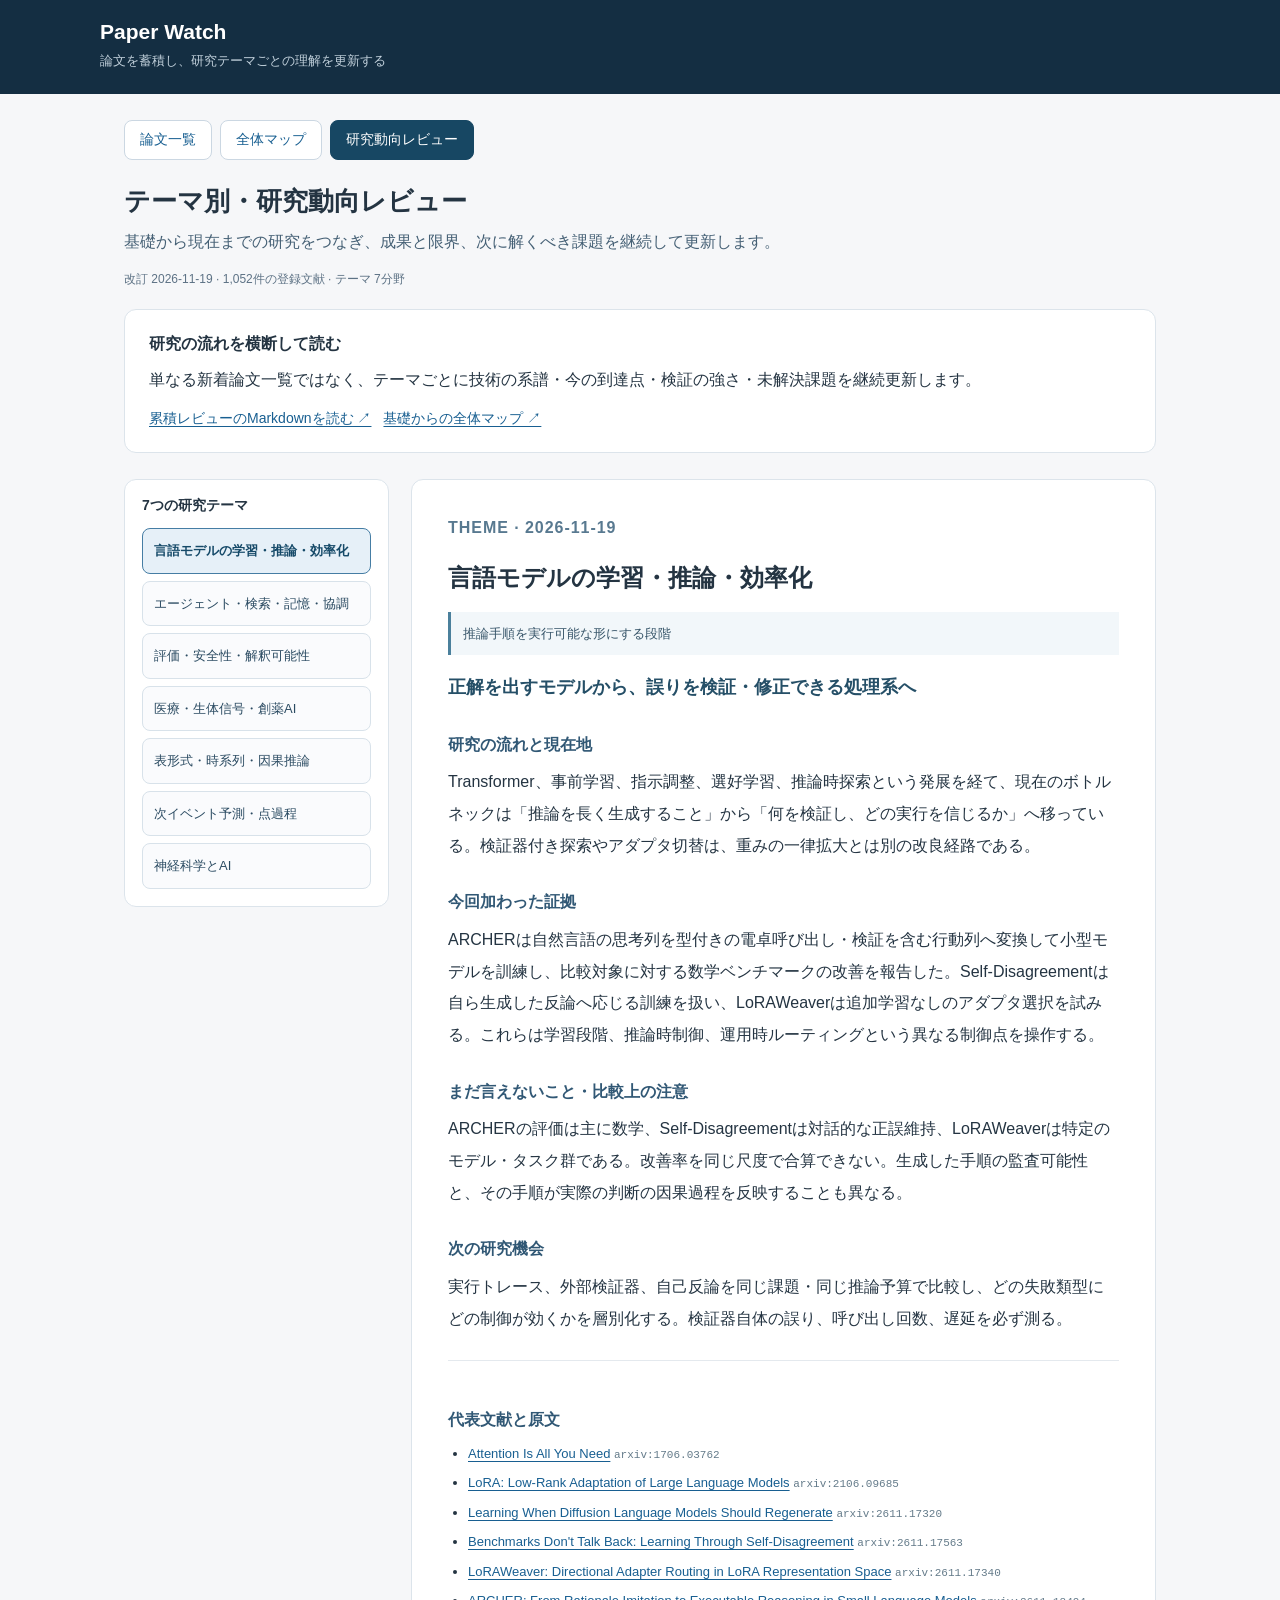
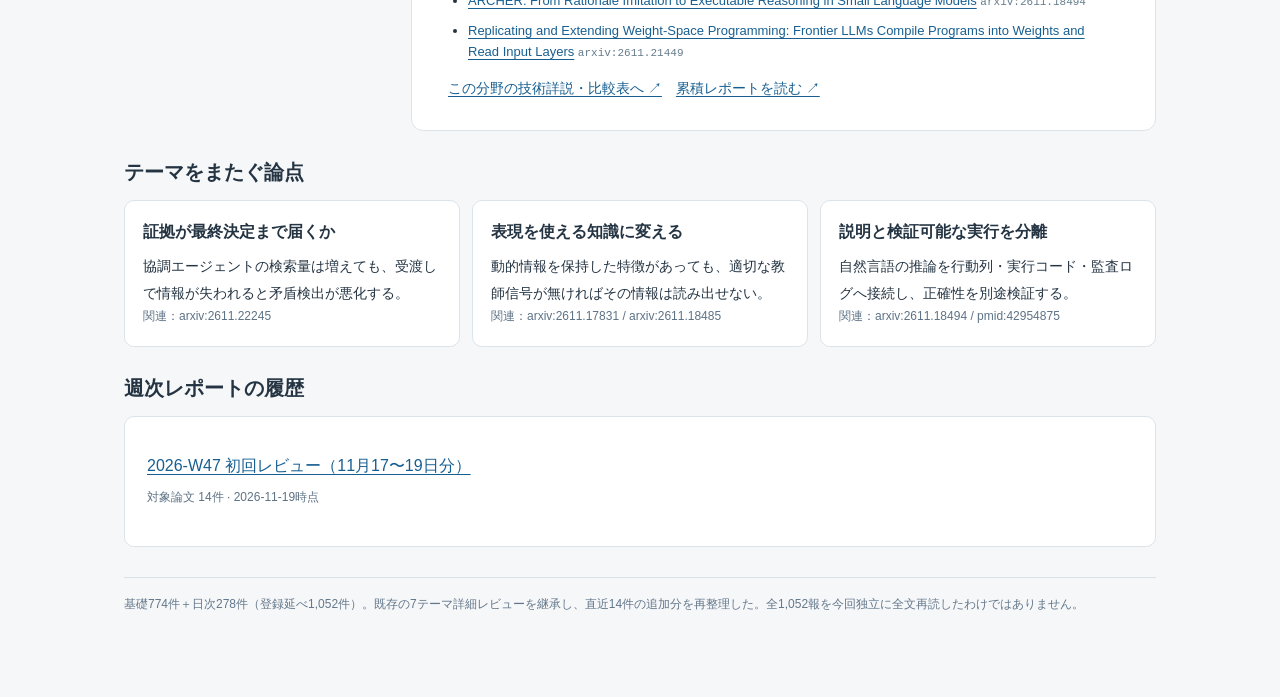
==== docs/trends.html @ 91d8fbd6 "feat: add research trend dashboard" ====
<!doctype html>
<html lang="ja">
<head>
<meta charset="utf-8">
<meta name="viewport" content="width=device-width,initial-scale=1">
<meta name="description" content="機械学習・LLM・医療AIのテーマ別研究動向を、基礎文献から新着研究まで俯瞰する">
<title>研究動向レビュー | Paper Watch</title>
<style>
:root{font-family:-apple-system,BlinkMacSystemFont,"Hiragino Kaku Gothic ProN","Noto Sans JP",sans-serif;color:#243442;background:#f6f7f9}
*{box-sizing:border-box}body{margin:0}button{font:inherit;cursor:pointer}a{color:#185f91;text-underline-offset:3px}a:focus-visible,button:focus-visible{outline:3px solid #72acd5;outline-offset:3px}
header{background:#142e42;color:#fff;padding:20px max(22px,calc((100vw - 1080px)/2))}
.brand{color:#fff;text-decoration:none;font-size:21px;font-weight:750}header p{font-size:13px;color:#c1d0db;margin:5px 0 0}
.wrap{max-width:1080px;margin:auto;padding:26px 24px 70px}
nav.global{display:flex;gap:8px;flex-wrap:wrap;margin:0 0 24px}
nav.global a{padding:10px 15px;background:#fff;border:1px solid #cbd7e2;border-radius:8px;text-decoration:none;font-size:14px}
nav.global a.active{background:#174763;border-color:#174763;color:#fff}
h1{font-size:26px;margin:0 0 8px}h2{font-size:20px;margin:28px 0 14px}h3{font-size:16px;line-height:1.6;margin:0 0 8px}
p{line-height:1.9}p.lead{font-size:16px;margin:0 0 12px;color:#456075}small,.meta{color:#5d7285;font-size:12px;line-height:1.8}.meta{margin:0 0 18px}
.summary{background:#fff;border:1px solid #dce4eb;border-radius:12px;padding:24px;margin:14px 0 26px}
.summary p{margin:10px 0}
.summary-nav{display:flex;gap:12px;flex-wrap:wrap;font-size:14px;margin-top:15px}
.columns{display:grid;grid-template-columns:265px minmax(0,1fr);gap:22px;align-items:start}
.sidebar{background:#fff;border:1px solid #dce4eb;border-radius:12px;padding:17px;position:sticky;top:16px}
.sidebar h2{font-size:14px;margin:0 0 13px}
.topic-list{display:grid;gap:7px}
.topic-button{display:block;text-align:left;border:1px solid #d8e2ea;border-radius:8px;padding:12px 11px;background:#fafbfd;color:#2b4b62;font-size:13px;line-height:1.5}
.topic-button[aria-pressed="true"]{background:#e6f0f8;border-color:#457da4;color:#164a69;font-weight:700}
.topic-button:hover{background:#edf5fb}
.article{background:#fff;border:1px solid #dce4eb;border-radius:12px;padding:32px 36px;min-width:0}
.eyebrow{color:#587990;font-size:12px;font-weight:700;letter-spacing:.06em;margin:0 0 6px}
.article h2{font-size:24px;line-height:1.5;margin:0 0 16px}
.article h3{margin:28px 0 9px;color:#315875}
.article p{font-size:16px;line-height:1.98;overflow-wrap:anywhere;white-space:pre-wrap;margin:0 0 16px}
.article .thesis{font-size:18px;font-weight:600;color:#254f67;line-height:1.8}
.article .state{margin:0 0 16px;padding:9px 12px;border-left:3px solid #4b809c;background:#f2f7fa;color:#38566a;font-size:13px}
.citations{border-top:1px solid #e4e9ee;margin-top:26px;padding-top:18px}
.citations ul{margin:10px 0 0;padding-left:20px}.citations li{margin:8px 0;line-height:1.65;font-size:13px;overflow-wrap:anywhere}.citations code{color:#647b8a;font-size:11px}
.link-row{display:flex;flex-wrap:wrap;gap:14px;font-size:14px;margin-top:18px}
.cross{display:grid;grid-template-columns:repeat(3,minmax(0,1fr));gap:12px}
.cross-item{background:#fff;border:1px solid #dce4eb;padding:18px;border-radius:10px}
.cross-item p{font-size:14px;margin:4px 0 0}
.weeks{background:#fff;border:1px solid #dce4eb;border-radius:10px;padding:18px 22px}.weeks a{line-height:1.8}
.notice{border-top:1px solid #d8e1e8;margin-top:30px;padding-top:15px;font-size:12px;color:#63778a}
.hidden{display:none!important}
@media(max-width:800px){.columns{display:block}.sidebar{position:static;margin-bottom:14px}.topic-list{display:flex;overflow-x:auto;gap:8px;padding-bottom:5px}.topic-button{flex:0 0 180px}.article{padding:25px 19px}.cross{grid-template-columns:1fr}.wrap{padding:20px 16px 45px}h1{font-size:23px}.article h2{font-size:21px}}
</style>
</head>
<body>
<header><a class="brand" href="./index.html">Paper Watch</a><p>論文を蓄積し、研究テーマごとの理解を更新する</p></header>
<main class="wrap">
<nav class="global" aria-label="主要画面">
<a href="./index.html">論文一覧</a><a href="./index.html?view=map">全体マップ</a><a href="./trends.html" class="active" aria-current="page">研究動向レビュー</a>
</nav>
<h1>テーマ別・研究動向レビュー</h1>
<p class="lead">基礎から現在までの研究をつなぎ、成果と限界、次に解くべき課題を継続して更新します。</p>
<p class="meta" id="meta">レビュー情報を読み込み中...</p>
<div id="loading" role="status">データを読み込んでいます...</div>
<section id="content" class="hidden">
<section class="summary">
<strong>研究の流れを横断して読む</strong>
<p id="intro"></p>
<div class="summary-nav"><a id="living" target="_blank" rel="noopener noreferrer">累積レビューのMarkdownを読む ↗</a><a id="oldmap">基礎からの全体マップ ↗</a></div>
</section>
<div class="columns">
<aside class="sidebar"><h2>7つの研究テーマ</h2><nav class="topic-list" id="topics" aria-label="研究テーマを選択"></nav></aside>
<article class="article" aria-live="polite" id="article"></article>
</div>
<section aria-labelledby="crossheading"><h2 id="crossheading">テーマをまたぐ論点</h2><div class="cross" id="cross"></div></section>
<section aria-labelledby="weekheading"><h2 id="weekheading">週次レポートの履歴</h2><div class="weeks" id="weeks"></div></section>
<p class="notice" id="scope"></p>
</section>
</main>
<script>
"use strict";
const $=id=>document.getElementById(id);
let info=null;
const esc=x=>String(x==null?"":x).replace(/[&<>"']/g,c=>({"&":"&amp;","<":"&lt;",">":"&gt;",'"':"&quot;","'":"&#39;"}[c]));
const https=x=>/^https:\/\//.test(String(x))?x:"#";
function choose(key,changeUrl=true){
if(!info)return;
const t=info.themes.find(x=>x.key===key)||info.themes[0];
if(!t)return;
for(const el of $("topics").querySelectorAll("button"))el.setAttribute("aria-pressed",String(el.dataset.key===t.key));
const cite=t.refs.map(p=>'<li><a href="'+esc(https(p.url))+'" target="_blank" rel="noopener noreferrer">'+esc(p.title)+'</a> <code>'+esc(p.id)+'</code></li>').join("");
$("article").innerHTML='<p class="eyebrow">THEME · '+esc(info.updated_at)+'</p>'+
'<h2 id="topic-title" tabindex="-1">'+esc(t.title)+'</h2>'+
'<p class="state">'+esc(t.state)+'</p>'+
'<p class="thesis">'+esc(t.shift)+'</p>'+
'<h3>研究の流れと現在地</h3><p>'+esc(t.summary)+'</p>'+
'<h3>今回加わった証拠</h3><p>'+esc(t.update)+'</p>'+
'<h3>まだ言えないこと・比較上の注意</h3><p>'+esc(t.boundary)+'</p>'+
'<h3>次の研究機会</h3><p>'+esc(t.gap)+'</p>'+
'<div class="citations"><h3>代表文献と原文</h3><ul>'+cite+'</ul></div>'+
'<div class="link-row"><a href="'+esc(https(t.map_url))+'">この分野の技術詳説・比較表へ ↗</a><a href="'+esc(https(info.living_url))+'" target="_blank" rel="noopener noreferrer">累積レポートを読む ↗</a></div>';
if(changeUrl){const u=new URL(location.href);u.searchParams.set("topic",t.key);history.pushState({topic:t.key},"",u);}
}
window.addEventListener("popstate",()=>{if(info)choose(new URLSearchParams(location.search).get("topic"),false)});
fetch("./trends.json",{cache:"no-cache"}).then(r=>{if(!r.ok)throw Error("HTTP "+r.status);return r.json()}).then(data=>{
if(!Array.isArray(data.themes)||!data.themes.length)throw Error("データ形式が不正です");
info=data;
$("meta").textContent="改訂 "+data.updated_at+" · "+data.stats.total.toLocaleString()+"件の登録文献 · テーマ "+data.themes.length+"分野";
$("intro").textContent=data.summary;
$("scope").textContent=data.scope_note;
$("living").href=https(data.living_url);
$("oldmap").href=https(data.existing_map_url);
$("topics").innerHTML=data.themes.map(t=>'<button type="button" class="topic-button" data-key="'+esc(t.key)+'" aria-pressed="false">'+esc(t.title)+'</button>').join("");
for(const el of $("topics").querySelectorAll("button"))el.addEventListener("click",()=>choose(el.dataset.key));
$("cross").innerHTML=data.cross_cutting.map(x=>'<section class="cross-item"><h3>'+esc(x.title)+'</h3><p>'+esc(x.text)+'</p><small>関連：'+esc(x.ids.join(" / "))+'</small></section>').join("");
$("weeks").innerHTML=data.weeks.map(w=>'<p><a href="'+esc(https(w.href))+'" target="_blank" rel="noopener noreferrer">'+esc(w.week)+' '+esc(w.label)+'</a><br><small>対象論文 '+w.paper_count+'件 · '+esc(w.date)+'時点</small></p>').join("");
$("loading").classList.add("hidden");$("content").classList.remove("hidden");
choose(new URLSearchParams(location.search).get("topic"),false);
}).catch(e=>{$("loading").textContent="研究動向データを読み込めませんでした。再読み込みをお試しください。詳細レポートはGitHubの reports/trends/overview.md に保存されています。";console.error(e)});
</script>
</body></html>
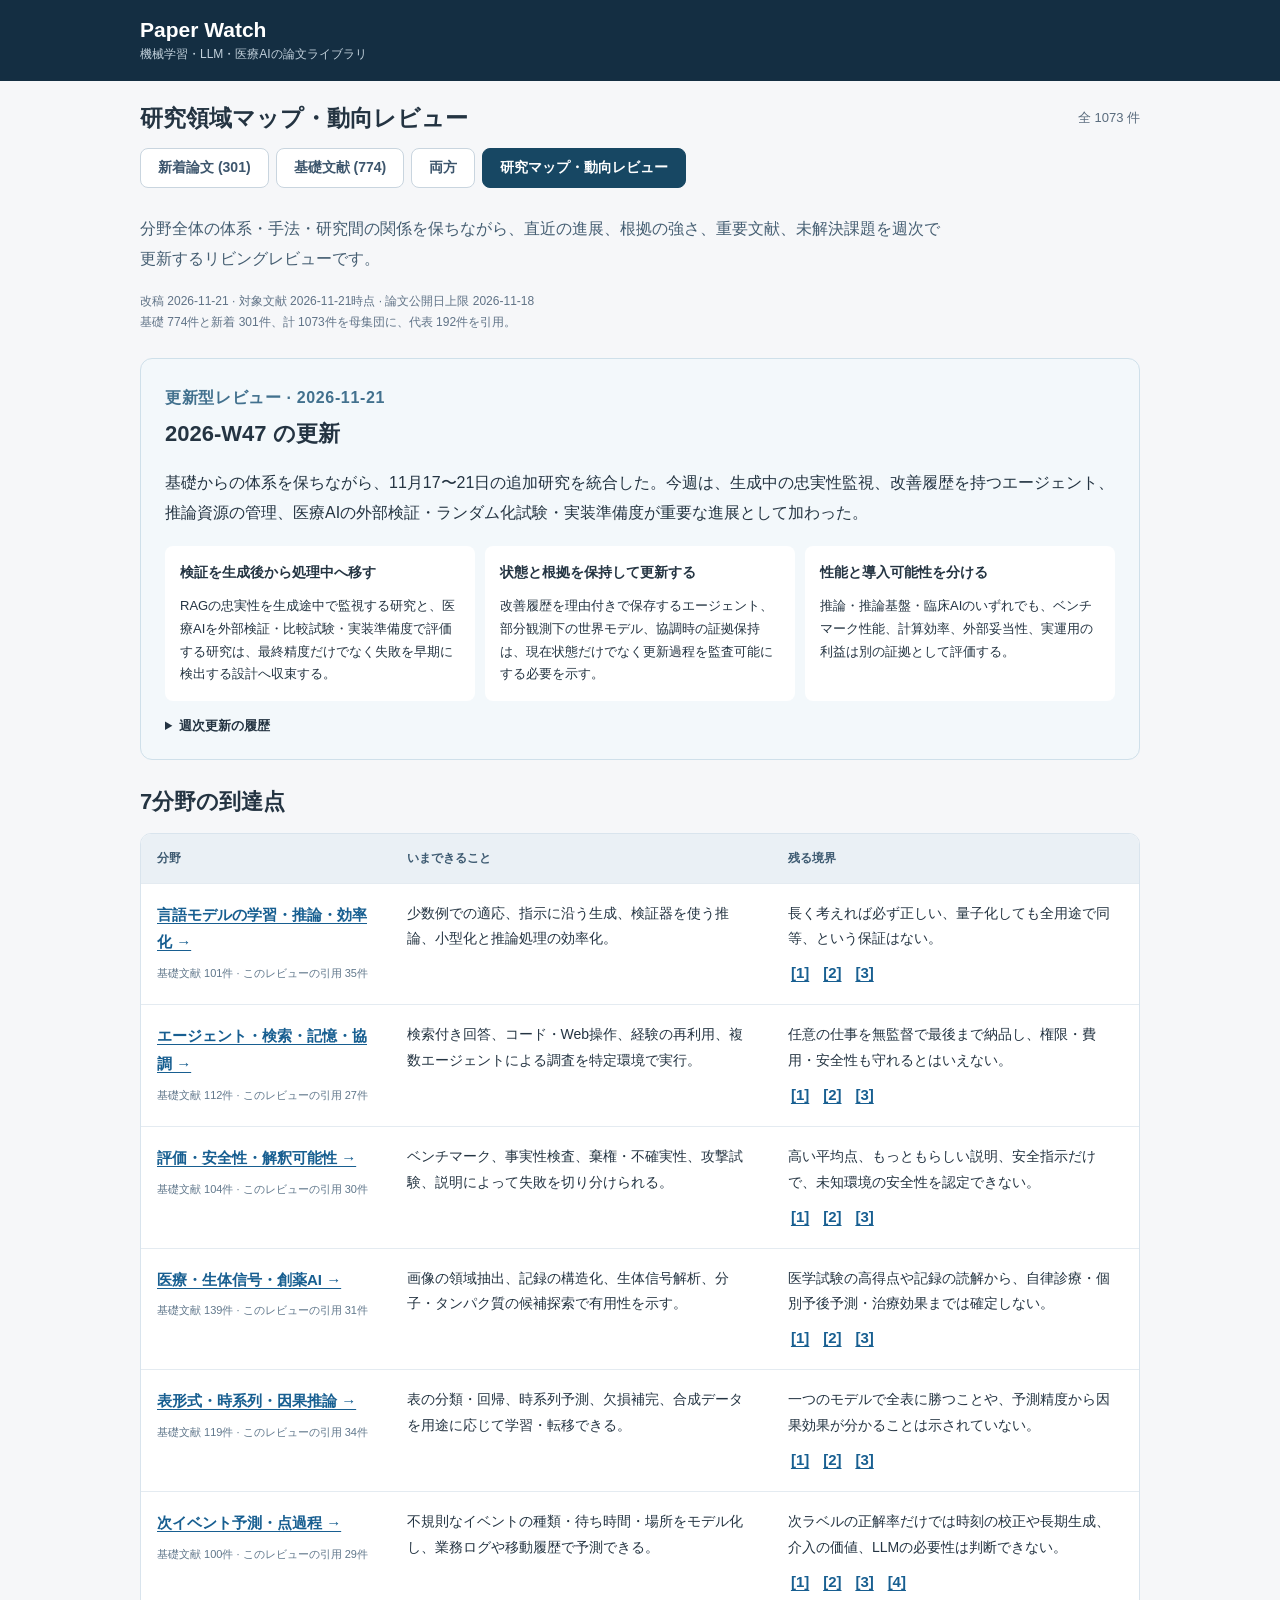
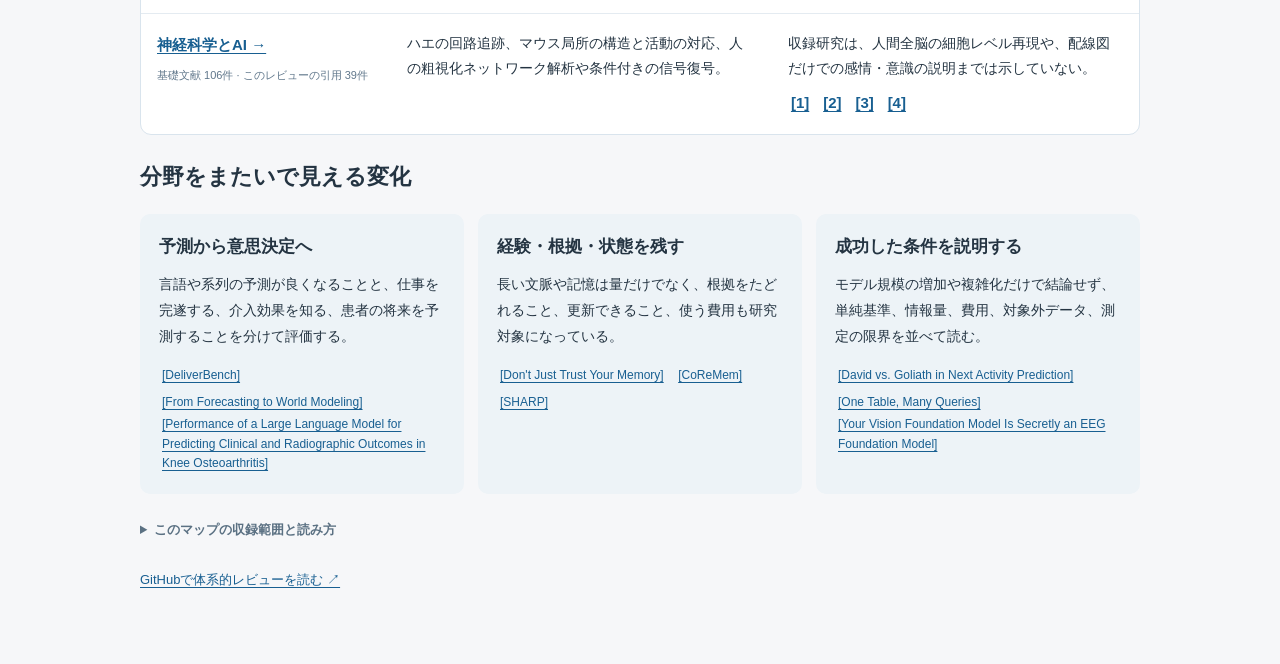
==== commit 95ecc263: "docs: unify research map and trend review" ====
--- a/docs/trends.html
+++ b/docs/trends.html
@@ -3,112 +3,17 @@
 <head>
 <meta charset="utf-8">
 <meta name="viewport" content="width=device-width,initial-scale=1">
-<meta name="description" content="機械学習・LLM・医療AIのテーマ別研究動向を、基礎文献から新着研究まで俯瞰する">
-<title>研究動向レビュー | Paper Watch</title>
-<style>
-:root{font-family:-apple-system,BlinkMacSystemFont,"Hiragino Kaku Gothic ProN","Noto Sans JP",sans-serif;color:#243442;background:#f6f7f9}
-*{box-sizing:border-box}body{margin:0}button{font:inherit;cursor:pointer}a{color:#185f91;text-underline-offset:3px}a:focus-visible,button:focus-visible{outline:3px solid #72acd5;outline-offset:3px}
-header{background:#142e42;color:#fff;padding:20px max(22px,calc((100vw - 1080px)/2))}
-.brand{color:#fff;text-decoration:none;font-size:21px;font-weight:750}header p{font-size:13px;color:#c1d0db;margin:5px 0 0}
-.wrap{max-width:1080px;margin:auto;padding:26px 24px 70px}
-nav.global{display:flex;gap:8px;flex-wrap:wrap;margin:0 0 24px}
-nav.global a{padding:10px 15px;background:#fff;border:1px solid #cbd7e2;border-radius:8px;text-decoration:none;font-size:14px}
-nav.global a.active{background:#174763;border-color:#174763;color:#fff}
-h1{font-size:26px;margin:0 0 8px}h2{font-size:20px;margin:28px 0 14px}h3{font-size:16px;line-height:1.6;margin:0 0 8px}
-p{line-height:1.9}p.lead{font-size:16px;margin:0 0 12px;color:#456075}small,.meta{color:#5d7285;font-size:12px;line-height:1.8}.meta{margin:0 0 18px}
-.summary{background:#fff;border:1px solid #dce4eb;border-radius:12px;padding:24px;margin:14px 0 26px}
-.summary p{margin:10px 0}
-.summary-nav{display:flex;gap:12px;flex-wrap:wrap;font-size:14px;margin-top:15px}
-.columns{display:grid;grid-template-columns:265px minmax(0,1fr);gap:22px;align-items:start}
-.sidebar{background:#fff;border:1px solid #dce4eb;border-radius:12px;padding:17px;position:sticky;top:16px}
-.sidebar h2{font-size:14px;margin:0 0 13px}
-.topic-list{display:grid;gap:7px}
-.topic-button{display:block;text-align:left;border:1px solid #d8e2ea;border-radius:8px;padding:12px 11px;background:#fafbfd;color:#2b4b62;font-size:13px;line-height:1.5}
-.topic-button[aria-pressed="true"]{background:#e6f0f8;border-color:#457da4;color:#164a69;font-weight:700}
-.topic-button:hover{background:#edf5fb}
-.article{background:#fff;border:1px solid #dce4eb;border-radius:12px;padding:32px 36px;min-width:0}
-.eyebrow{color:#587990;font-size:12px;font-weight:700;letter-spacing:.06em;margin:0 0 6px}
-.article h2{font-size:24px;line-height:1.5;margin:0 0 16px}
-.article h3{margin:28px 0 9px;color:#315875}
-.article p{font-size:16px;line-height:1.98;overflow-wrap:anywhere;white-space:pre-wrap;margin:0 0 16px}
-.article .thesis{font-size:18px;font-weight:600;color:#254f67;line-height:1.8}
-.article .state{margin:0 0 16px;padding:9px 12px;border-left:3px solid #4b809c;background:#f2f7fa;color:#38566a;font-size:13px}
-.citations{border-top:1px solid #e4e9ee;margin-top:26px;padding-top:18px}
-.citations ul{margin:10px 0 0;padding-left:20px}.citations li{margin:8px 0;line-height:1.65;font-size:13px;overflow-wrap:anywhere}.citations code{color:#647b8a;font-size:11px}
-.link-row{display:flex;flex-wrap:wrap;gap:14px;font-size:14px;margin-top:18px}
-.cross{display:grid;grid-template-columns:repeat(3,minmax(0,1fr));gap:12px}
-.cross-item{background:#fff;border:1px solid #dce4eb;padding:18px;border-radius:10px}
-.cross-item p{font-size:14px;margin:4px 0 0}
-.weeks{background:#fff;border:1px solid #dce4eb;border-radius:10px;padding:18px 22px}.weeks a{line-height:1.8}
-.notice{border-top:1px solid #d8e1e8;margin-top:30px;padding-top:15px;font-size:12px;color:#63778a}
-.hidden{display:none!important}
-@media(max-width:800px){.columns{display:block}.sidebar{position:static;margin-bottom:14px}.topic-list{display:flex;overflow-x:auto;gap:8px;padding-bottom:5px}.topic-button{flex:0 0 180px}.article{padding:25px 19px}.cross{grid-template-columns:1fr}.wrap{padding:20px 16px 45px}h1{font-size:23px}.article h2{font-size:21px}}
-</style>
+<meta name="robots" content="noindex">
+<title>研究マップ・動向レビューへ移動します | Paper Watch</title>
+<script>
+const target=new URL("./index.html",location.href);
+target.searchParams.set("view","map");
+const topic=new URLSearchParams(location.search).get("topic");
+if(topic)target.searchParams.set("topic",topic);
+location.replace(target);
+</script>
 </head>
 <body>
-<header><a class="brand" href="./index.html">Paper Watch</a><p>論文を蓄積し、研究テーマごとの理解を更新する</p></header>
-<main class="wrap">
-<nav class="global" aria-label="主要画面">
-<a href="./index.html">論文一覧</a><a href="./index.html?view=map">全体マップ</a><a href="./trends.html" class="active" aria-current="page">研究動向レビュー</a>
-</nav>
-<h1>テーマ別・研究動向レビュー</h1>
-<p class="lead">基礎から現在までの研究をつなぎ、成果と限界、次に解くべき課題を継続して更新します。</p>
-<p class="meta" id="meta">レビュー情報を読み込み中...</p>
-<div id="loading" role="status">データを読み込んでいます...</div>
-<section id="content" class="hidden">
-<section class="summary">
-<strong>研究の流れを横断して読む</strong>
-<p id="intro"></p>
-<div class="summary-nav"><a id="living" target="_blank" rel="noopener noreferrer">累積レビューのMarkdownを読む ↗</a><a id="oldmap">基礎からの全体マップ ↗</a></div>
-</section>
-<div class="columns">
-<aside class="sidebar"><h2>7つの研究テーマ</h2><nav class="topic-list" id="topics" aria-label="研究テーマを選択"></nav></aside>
-<article class="article" aria-live="polite" id="article"></article>
-</div>
-<section aria-labelledby="crossheading"><h2 id="crossheading">テーマをまたぐ論点</h2><div class="cross" id="cross"></div></section>
-<section aria-labelledby="weekheading"><h2 id="weekheading">週次レポートの履歴</h2><div class="weeks" id="weeks"></div></section>
-<p class="notice" id="scope"></p>
-</section>
-</main>
-<script>
-"use strict";
-const $=id=>document.getElementById(id);
-let info=null;
-const esc=x=>String(x==null?"":x).replace(/[&<>"']/g,c=>({"&":"&amp;","<":"&lt;",">":"&gt;",'"':"&quot;","'":"&#39;"}[c]));
-const https=x=>/^https:\/\//.test(String(x))?x:"#";
-function choose(key,changeUrl=true){
-if(!info)return;
-const t=info.themes.find(x=>x.key===key)||info.themes[0];
-if(!t)return;
-for(const el of $("topics").querySelectorAll("button"))el.setAttribute("aria-pressed",String(el.dataset.key===t.key));
-const cite=t.refs.map(p=>'<li><a href="'+esc(https(p.url))+'" target="_blank" rel="noopener noreferrer">'+esc(p.title)+'</a> <code>'+esc(p.id)+'</code></li>').join("");
-$("article").innerHTML='<p class="eyebrow">THEME · '+esc(info.updated_at)+'</p>'+
-'<h2 id="topic-title" tabindex="-1">'+esc(t.title)+'</h2>'+
-'<p class="state">'+esc(t.state)+'</p>'+
-'<p class="thesis">'+esc(t.shift)+'</p>'+
-'<h3>研究の流れと現在地</h3><p>'+esc(t.summary)+'</p>'+
-'<h3>今回加わった証拠</h3><p>'+esc(t.update)+'</p>'+
-'<h3>まだ言えないこと・比較上の注意</h3><p>'+esc(t.boundary)+'</p>'+
-'<h3>次の研究機会</h3><p>'+esc(t.gap)+'</p>'+
-'<div class="citations"><h3>代表文献と原文</h3><ul>'+cite+'</ul></div>'+
-'<div class="link-row"><a href="'+esc(https(t.map_url))+'">この分野の技術詳説・比較表へ ↗</a><a href="'+esc(https(info.living_url))+'" target="_blank" rel="noopener noreferrer">累積レポートを読む ↗</a></div>';
-if(changeUrl){const u=new URL(location.href);u.searchParams.set("topic",t.key);history.pushState({topic:t.key},"",u);}
-}
-window.addEventListener("popstate",()=>{if(info)choose(new URLSearchParams(location.search).get("topic"),false)});
-fetch("./trends.json",{cache:"no-cache"}).then(r=>{if(!r.ok)throw Error("HTTP "+r.status);return r.json()}).then(data=>{
-if(!Array.isArray(data.themes)||!data.themes.length)throw Error("データ形式が不正です");
-info=data;
-$("meta").textContent="改訂 "+data.updated_at+" · "+data.stats.total.toLocaleString()+"件の登録文献 · テーマ "+data.themes.length+"分野";
-$("intro").textContent=data.summary;
-$("scope").textContent=data.scope_note;
-$("living").href=https(data.living_url);
-$("oldmap").href=https(data.existing_map_url);
-$("topics").innerHTML=data.themes.map(t=>'<button type="button" class="topic-button" data-key="'+esc(t.key)+'" aria-pressed="false">'+esc(t.title)+'</button>').join("");
-for(const el of $("topics").querySelectorAll("button"))el.addEventListener("click",()=>choose(el.dataset.key));
-$("cross").innerHTML=data.cross_cutting.map(x=>'<section class="cross-item"><h3>'+esc(x.title)+'</h3><p>'+esc(x.text)+'</p><small>関連：'+esc(x.ids.join(" / "))+'</small></section>').join("");
-$("weeks").innerHTML=data.weeks.map(w=>'<p><a href="'+esc(https(w.href))+'" target="_blank" rel="noopener noreferrer">'+esc(w.week)+' '+esc(w.label)+'</a><br><small>対象論文 '+w.paper_count+'件 · '+esc(w.date)+'時点</small></p>').join("");
-$("loading").classList.add("hidden");$("content").classList.remove("hidden");
-choose(new URLSearchParams(location.search).get("topic"),false);
-}).catch(e=>{$("loading").textContent="研究動向データを読み込めませんでした。再読み込みをお試しください。詳細レポートはGitHubの reports/trends/overview.md に保存されています。";console.error(e)});
-</script>
-</body></html>
+<p><a href="./index.html?view=map">研究領域マップ・動向レビューへ移動する</a></p>
+</body>
+</html>
